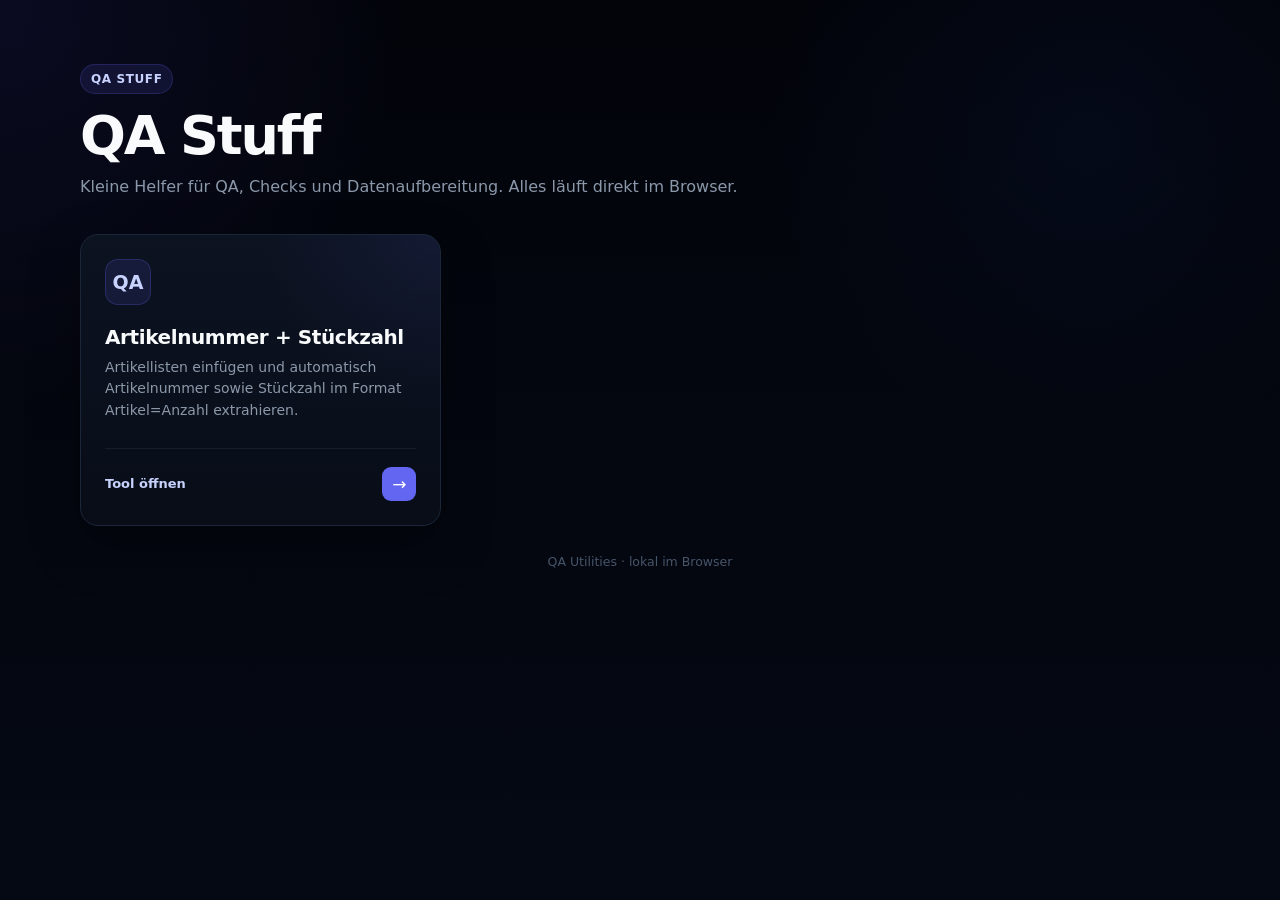
==== index.html @ 5f4e547b "Add files via upload" ====
<!DOCTYPE html>
<html lang="de">
<head>
  <meta charset="UTF-8" />
  <meta name="viewport" content="width=device-width, initial-scale=1.0" />
  <title>QA Stuff</title>
  <style>
    :root {
      --bg: #030712;
      --bg-soft: #070b14;
      --card: #0b1220;
      --card-hover: #101a2d;
      --text: #f8fafc;
      --muted: #8b98aa;
      --border: #1b2738;
      --accent: #6366f1;
      --accent-dark: #4f46e5;
      --accent-soft: rgba(99, 102, 241, .12);
    }

    * { box-sizing: border-box; }

    body {
      margin: 0;
      min-height: 100vh;
      font-family: Inter, ui-sans-serif, system-ui, -apple-system, BlinkMacSystemFont, "Segoe UI", sans-serif;
      background:
        radial-gradient(circle at top left, rgba(79, 70, 229, .10), transparent 26%),
        radial-gradient(circle at 85% 15%, rgba(30, 64, 175, .08), transparent 24%),
        linear-gradient(180deg, #02040a 0%, #050914 100%);
      color: var(--text);
    }

    .page {
      width: min(1120px, calc(100% - 32px));
      margin: 0 auto;
      padding: 64px 0 72px;
    }

    .hero { margin-bottom: 34px; }

    .eyebrow {
      display: inline-flex;
      align-items: center;
      gap: 8px;
      margin-bottom: 14px;
      padding: 7px 10px;
      border: 1px solid rgba(99, 102, 241, .22);
      border-radius: 999px;
      background: var(--accent-soft);
      color: #c7d2fe;
      font-size: 12px;
      font-weight: 800;
      letter-spacing: .05em;
      text-transform: uppercase;
    }

    h1 {
      margin: 0 0 10px;
      font-size: clamp(36px, 5vw, 54px);
      line-height: 1.04;
      letter-spacing: -.04em;
    }

    .hero p {
      max-width: 720px;
      margin: 0;
      color: var(--muted);
      font-size: 16px;
      line-height: 1.6;
    }

    .grid {
      display: grid;
      grid-template-columns: repeat(3, minmax(0, 1fr));
      gap: 18px;
    }

    .tool-card {
      position: relative;
      display: flex;
      min-height: 245px;
      flex-direction: column;
      justify-content: space-between;
      padding: 24px;
      overflow: hidden;
      border: 1px solid var(--border);
      border-radius: 18px;
      background: linear-gradient(180deg, rgba(12, 19, 33, .99), rgba(8, 13, 24, .99));
      box-shadow: 0 20px 50px rgba(0, 0, 0, .36);
      text-decoration: none;
      color: inherit;
      transition: transform .16s ease, border-color .16s ease, background .16s ease, box-shadow .16s ease;
    }

    .tool-card::before {
      content: "";
      position: absolute;
      inset: 0;
      pointer-events: none;
      background: radial-gradient(circle at top right, rgba(99, 102, 241, .16), transparent 38%);
      opacity: .55;
      transition: opacity .16s ease;
    }

    .tool-card:hover {
      transform: translateY(-4px);
      border-color: #33445f;
      background: linear-gradient(180deg, rgba(16, 26, 45, .99), rgba(10, 17, 30, .99));
      box-shadow: 0 26px 60px rgba(0, 0, 0, .46);
    }

    .tool-card:hover::before { opacity: 1; }

    .icon {
      position: relative;
      z-index: 1;
      display: grid;
      width: 46px;
      height: 46px;
      place-items: center;
      margin-bottom: 20px;
      border: 1px solid rgba(99, 102, 241, .24);
      border-radius: 13px;
      background: var(--accent-soft);
      color: #c7d2fe;
      font-size: 19px;
      font-weight: 900;
    }

    .tool-card h2 {
      position: relative;
      z-index: 1;
      margin: 0 0 8px;
      font-size: 20px;
      letter-spacing: -.02em;
    }

    .tool-card p {
      position: relative;
      z-index: 1;
      margin: 0;
      color: var(--muted);
      font-size: 14px;
      line-height: 1.55;
    }

    .card-footer {
      position: relative;
      z-index: 1;
      display: flex;
      align-items: center;
      justify-content: space-between;
      gap: 12px;
      margin-top: 26px;
      padding-top: 18px;
      border-top: 1px solid rgba(148, 163, 184, .10);
    }

    .open-label {
      color: #c7d2fe;
      font-size: 13px;
      font-weight: 800;
    }

    .arrow {
      display: grid;
      width: 34px;
      height: 34px;
      place-items: center;
      border-radius: 9px;
      background: var(--accent);
      color: #fff;
      font-size: 17px;
      transition: background .16s ease, transform .16s ease;
    }

    .tool-card:hover .arrow {
      background: var(--accent-dark);
      transform: translateX(2px);
    }

    .footer {
      margin-top: 28px;
      color: #475569;
      font-size: 12.5px;
      text-align: center;
    }

    @media (max-width: 900px) {
      .grid { grid-template-columns: 1fr; }
      .tool-card { min-height: 210px; }
    }

    @media (max-width: 600px) {
      .page {
        width: min(100% - 24px, 1120px);
        padding: 34px 0 46px;
      }
      .hero { margin-bottom: 24px; }
      .tool-card { padding: 20px; }
    }
  </style>
</head>
<body>
  <main class="page">
    <section class="hero">
      <div class="eyebrow">QA Stuff</div>
      <h1>QA Stuff</h1>
      <p>
        Kleine Helfer für QA, Checks und Datenaufbereitung. Alles läuft direkt im Browser.
      </p>
    </section>

    <section class="grid" aria-label="Verfügbare QA-Tools">
      <a class="tool-card" href="artikelnummer_stueckzahl.html">
        <div>
          <div class="icon">QA</div>
          <h2>Artikelnummer + Stückzahl</h2>
          <p>
            Artikellisten einfügen und automatisch Artikelnummer sowie Stückzahl im Format Artikel=Anzahl extrahieren.
          </p>
        </div>
        <div class="card-footer">
          <span class="open-label">Tool öffnen</span>
          <span class="arrow" aria-hidden="true">→</span>
        </div>
      </a>
    </section>

    <div class="footer">QA Utilities · lokal im Browser</div>
  </main>
</body>
</html>
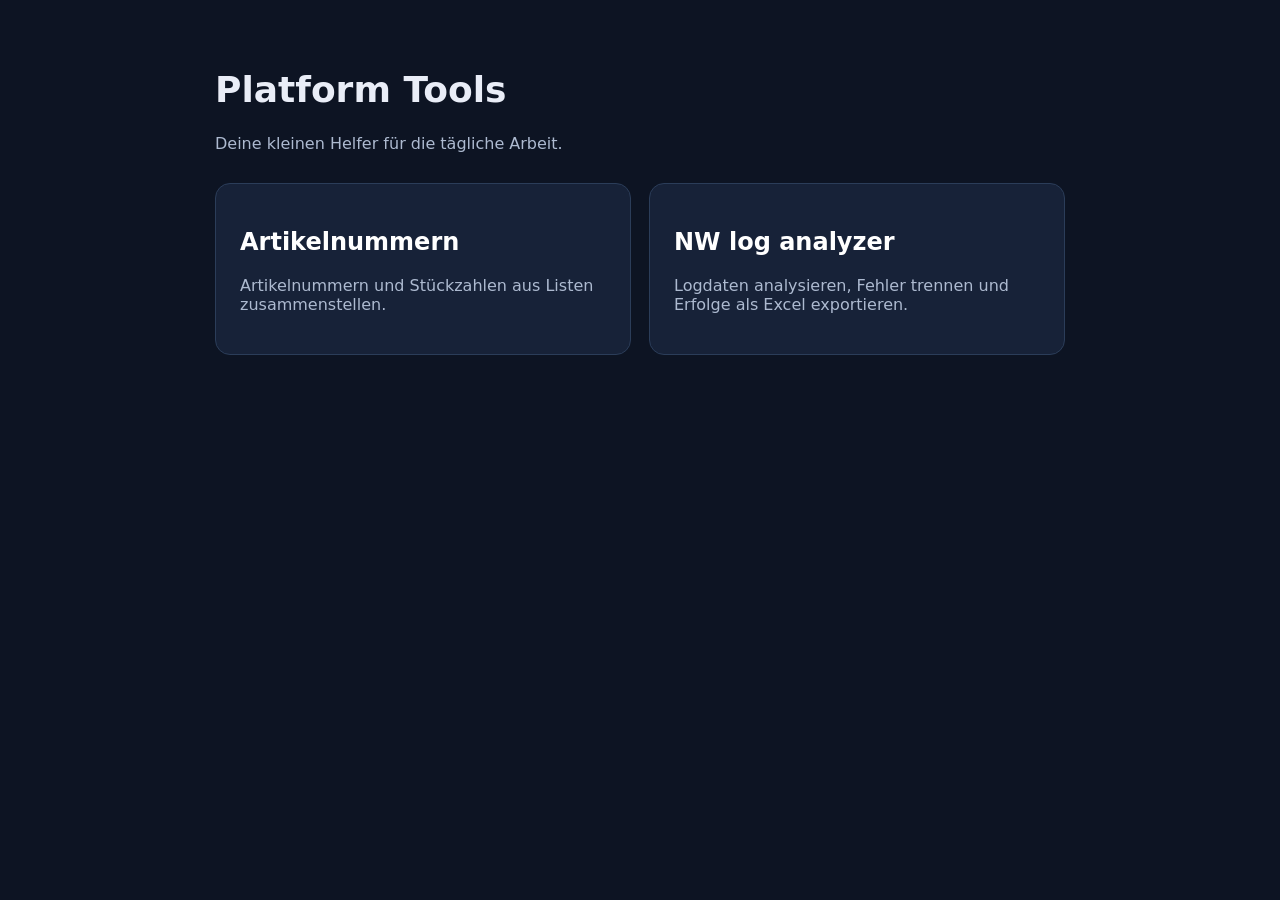
==== commit 90b5487e: "Add files via upload" ====
--- a/index.html
+++ b/index.html
@@ -1,234 +1 @@
-<!DOCTYPE html>
-<html lang="de">
-<head>
-  <meta charset="UTF-8" />
-  <meta name="viewport" content="width=device-width, initial-scale=1.0" />
-  <title>QA Stuff</title>
-  <style>
-    :root {
-      --bg: #030712;
-      --bg-soft: #070b14;
-      --card: #0b1220;
-      --card-hover: #101a2d;
-      --text: #f8fafc;
-      --muted: #8b98aa;
-      --border: #1b2738;
-      --accent: #6366f1;
-      --accent-dark: #4f46e5;
-      --accent-soft: rgba(99, 102, 241, .12);
-    }
-
-    * { box-sizing: border-box; }
-
-    body {
-      margin: 0;
-      min-height: 100vh;
-      font-family: Inter, ui-sans-serif, system-ui, -apple-system, BlinkMacSystemFont, "Segoe UI", sans-serif;
-      background:
-        radial-gradient(circle at top left, rgba(79, 70, 229, .10), transparent 26%),
-        radial-gradient(circle at 85% 15%, rgba(30, 64, 175, .08), transparent 24%),
-        linear-gradient(180deg, #02040a 0%, #050914 100%);
-      color: var(--text);
-    }
-
-    .page {
-      width: min(1120px, calc(100% - 32px));
-      margin: 0 auto;
-      padding: 64px 0 72px;
-    }
-
-    .hero { margin-bottom: 34px; }
-
-    .eyebrow {
-      display: inline-flex;
-      align-items: center;
-      gap: 8px;
-      margin-bottom: 14px;
-      padding: 7px 10px;
-      border: 1px solid rgba(99, 102, 241, .22);
-      border-radius: 999px;
-      background: var(--accent-soft);
-      color: #c7d2fe;
-      font-size: 12px;
-      font-weight: 800;
-      letter-spacing: .05em;
-      text-transform: uppercase;
-    }
-
-    h1 {
-      margin: 0 0 10px;
-      font-size: clamp(36px, 5vw, 54px);
-      line-height: 1.04;
-      letter-spacing: -.04em;
-    }
-
-    .hero p {
-      max-width: 720px;
-      margin: 0;
-      color: var(--muted);
-      font-size: 16px;
-      line-height: 1.6;
-    }
-
-    .grid {
-      display: grid;
-      grid-template-columns: repeat(3, minmax(0, 1fr));
-      gap: 18px;
-    }
-
-    .tool-card {
-      position: relative;
-      display: flex;
-      min-height: 245px;
-      flex-direction: column;
-      justify-content: space-between;
-      padding: 24px;
-      overflow: hidden;
-      border: 1px solid var(--border);
-      border-radius: 18px;
-      background: linear-gradient(180deg, rgba(12, 19, 33, .99), rgba(8, 13, 24, .99));
-      box-shadow: 0 20px 50px rgba(0, 0, 0, .36);
-      text-decoration: none;
-      color: inherit;
-      transition: transform .16s ease, border-color .16s ease, background .16s ease, box-shadow .16s ease;
-    }
-
-    .tool-card::before {
-      content: "";
-      position: absolute;
-      inset: 0;
-      pointer-events: none;
-      background: radial-gradient(circle at top right, rgba(99, 102, 241, .16), transparent 38%);
-      opacity: .55;
-      transition: opacity .16s ease;
-    }
-
-    .tool-card:hover {
-      transform: translateY(-4px);
-      border-color: #33445f;
-      background: linear-gradient(180deg, rgba(16, 26, 45, .99), rgba(10, 17, 30, .99));
-      box-shadow: 0 26px 60px rgba(0, 0, 0, .46);
-    }
-
-    .tool-card:hover::before { opacity: 1; }
-
-    .icon {
-      position: relative;
-      z-index: 1;
-      display: grid;
-      width: 46px;
-      height: 46px;
-      place-items: center;
-      margin-bottom: 20px;
-      border: 1px solid rgba(99, 102, 241, .24);
-      border-radius: 13px;
-      background: var(--accent-soft);
-      color: #c7d2fe;
-      font-size: 19px;
-      font-weight: 900;
-    }
-
-    .tool-card h2 {
-      position: relative;
-      z-index: 1;
-      margin: 0 0 8px;
-      font-size: 20px;
-      letter-spacing: -.02em;
-    }
-
-    .tool-card p {
-      position: relative;
-      z-index: 1;
-      margin: 0;
-      color: var(--muted);
-      font-size: 14px;
-      line-height: 1.55;
-    }
-
-    .card-footer {
-      position: relative;
-      z-index: 1;
-      display: flex;
-      align-items: center;
-      justify-content: space-between;
-      gap: 12px;
-      margin-top: 26px;
-      padding-top: 18px;
-      border-top: 1px solid rgba(148, 163, 184, .10);
-    }
-
-    .open-label {
-      color: #c7d2fe;
-      font-size: 13px;
-      font-weight: 800;
-    }
-
-    .arrow {
-      display: grid;
-      width: 34px;
-      height: 34px;
-      place-items: center;
-      border-radius: 9px;
-      background: var(--accent);
-      color: #fff;
-      font-size: 17px;
-      transition: background .16s ease, transform .16s ease;
-    }
-
-    .tool-card:hover .arrow {
-      background: var(--accent-dark);
-      transform: translateX(2px);
-    }
-
-    .footer {
-      margin-top: 28px;
-      color: #475569;
-      font-size: 12.5px;
-      text-align: center;
-    }
-
-    @media (max-width: 900px) {
-      .grid { grid-template-columns: 1fr; }
-      .tool-card { min-height: 210px; }
-    }
-
-    @media (max-width: 600px) {
-      .page {
-        width: min(100% - 24px, 1120px);
-        padding: 34px 0 46px;
-      }
-      .hero { margin-bottom: 24px; }
-      .tool-card { padding: 20px; }
-    }
-  </style>
-</head>
-<body>
-  <main class="page">
-    <section class="hero">
-      <div class="eyebrow">QA Stuff</div>
-      <h1>QA Stuff</h1>
-      <p>
-        Kleine Helfer für QA, Checks und Datenaufbereitung. Alles läuft direkt im Browser.
-      </p>
-    </section>
-
-    <section class="grid" aria-label="Verfügbare QA-Tools">
-      <a class="tool-card" href="artikelnummer_stueckzahl.html">
-        <div>
-          <div class="icon">QA</div>
-          <h2>Artikelnummer + Stückzahl</h2>
-          <p>
-            Artikellisten einfügen und automatisch Artikelnummer sowie Stückzahl im Format Artikel=Anzahl extrahieren.
-          </p>
-        </div>
-        <div class="card-footer">
-          <span class="open-label">Tool öffnen</span>
-          <span class="arrow" aria-hidden="true">→</span>
-        </div>
-      </a>
-    </section>
-
-    <div class="footer">QA Utilities · lokal im Browser</div>
-  </main>
-</body>
-</html>
+<!doctype html><html lang="de"><head><meta charset="utf-8"><meta name="viewport" content="width=device-width,initial-scale=1"><title>Platform Tools</title><style>body{font:16px system-ui;background:#0d1423;color:#e9edf7;margin:0;padding:45px 20px}.wrap{max-width:850px;margin:auto}h1{font-size:36px}.grid{display:grid;grid-template-columns:repeat(auto-fit,minmax(250px,1fr));gap:18px;margin-top:30px}a.card{display:block;padding:24px;background:#172238;border:1px solid #2b3d59;border-radius:15px;text-decoration:none;color:white}a.card:hover{border-color:#75a9ff}p{color:#adbad0}</style></head><body><div class="wrap"><h1>Platform Tools</h1><p>Deine kleinen Helfer für die tägliche Arbeit.</p><div class="grid"><a class="card" href="artikelnummern.html"><h2>Artikelnummern</h2><p>Artikelnummern und Stückzahlen aus Listen zusammenstellen.</p></a><a class="card" href="log-analyzer.html"><h2>NW log analyzer</h2><p>Logdaten analysieren, Fehler trennen und Erfolge als Excel exportieren.</p></a></div></div></body></html>
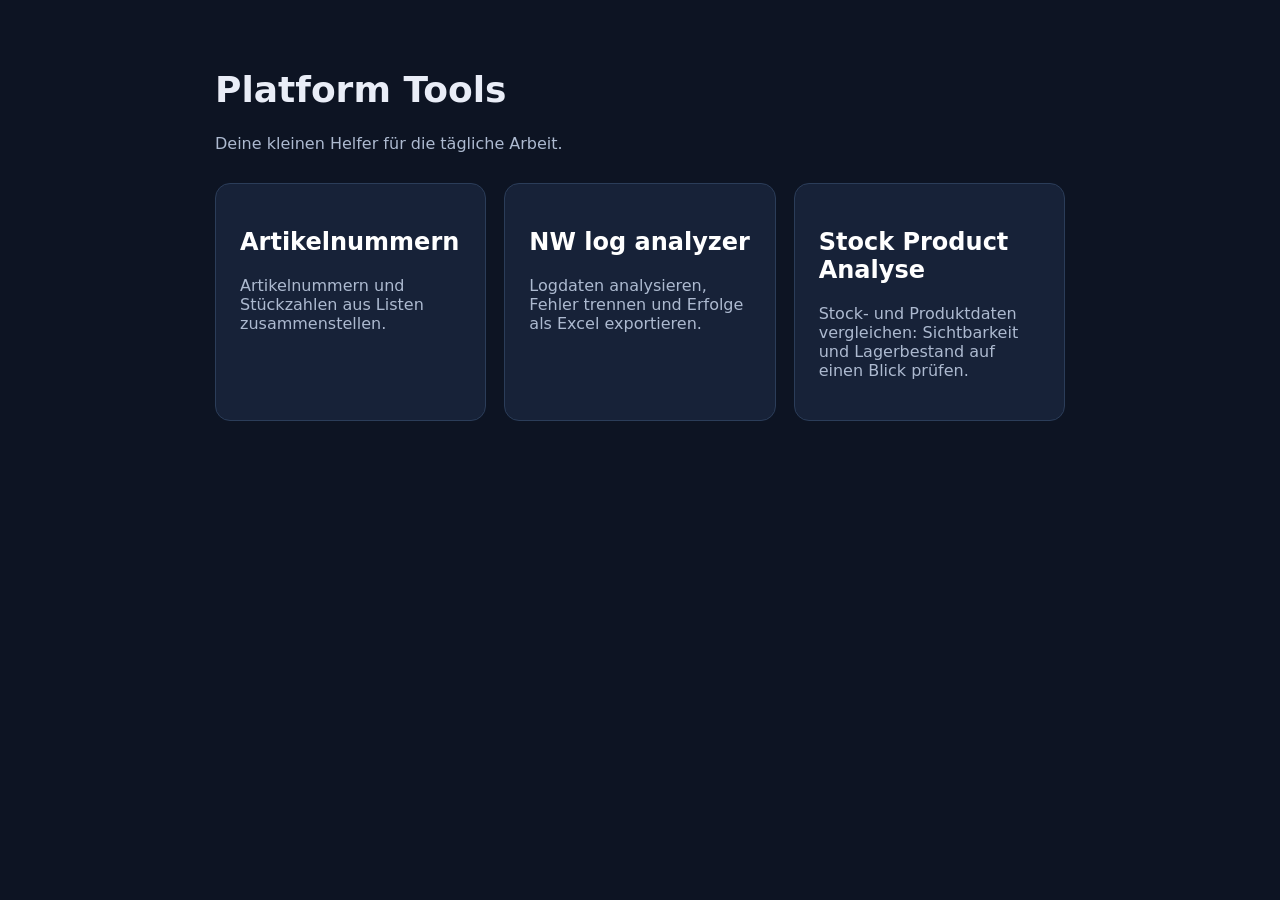
==== commit 187d4ea0: "Add files via upload" ====
--- a/index.html
+++ b/index.html
@@ -1 +1 @@
-<!doctype html><html lang="de"><head><meta charset="utf-8"><meta name="viewport" content="width=device-width,initial-scale=1"><title>Platform Tools</title><style>body{font:16px system-ui;background:#0d1423;color:#e9edf7;margin:0;padding:45px 20px}.wrap{max-width:850px;margin:auto}h1{font-size:36px}.grid{display:grid;grid-template-columns:repeat(auto-fit,minmax(250px,1fr));gap:18px;margin-top:30px}a.card{display:block;padding:24px;background:#172238;border:1px solid #2b3d59;border-radius:15px;text-decoration:none;color:white}a.card:hover{border-color:#75a9ff}p{color:#adbad0}</style></head><body><div class="wrap"><h1>Platform Tools</h1><p>Deine kleinen Helfer für die tägliche Arbeit.</p><div class="grid"><a class="card" href="artikelnummern.html"><h2>Artikelnummern</h2><p>Artikelnummern und Stückzahlen aus Listen zusammenstellen.</p></a><a class="card" href="log-analyzer.html"><h2>NW log analyzer</h2><p>Logdaten analysieren, Fehler trennen und Erfolge als Excel exportieren.</p></a></div></div></body></html>
+<!doctype html><html lang="de"><head><meta charset="utf-8"><meta name="viewport" content="width=device-width,initial-scale=1"><title>Platform Tools</title><style>body{font:16px system-ui;background:#0d1423;color:#e9edf7;margin:0;padding:45px 20px}.wrap{max-width:850px;margin:auto}h1{font-size:36px}.grid{display:grid;grid-template-columns:repeat(auto-fit,minmax(250px,1fr));gap:18px;margin-top:30px}a.card{display:block;padding:24px;background:#172238;border:1px solid #2b3d59;border-radius:15px;text-decoration:none;color:white}a.card:hover{border-color:#75a9ff}p{color:#adbad0}</style></head><body><div class="wrap"><h1>Platform Tools</h1><p>Deine kleinen Helfer für die tägliche Arbeit.</p><div class="grid"><a class="card" href="artikelnummern.html"><h2>Artikelnummern</h2><p>Artikelnummern und Stückzahlen aus Listen zusammenstellen.</p></a><a class="card" href="log-analyzer.html"><h2>NW log analyzer</h2><p>Logdaten analysieren, Fehler trennen und Erfolge als Excel exportieren.</p></a><a class="card" href="stock_product_analyse.html"><h2>Stock Product Analyse</h2><p>Stock- und Produktdaten vergleichen: Sichtbarkeit und Lagerbestand auf einen Blick prüfen.</p></a></div></div></body></html>
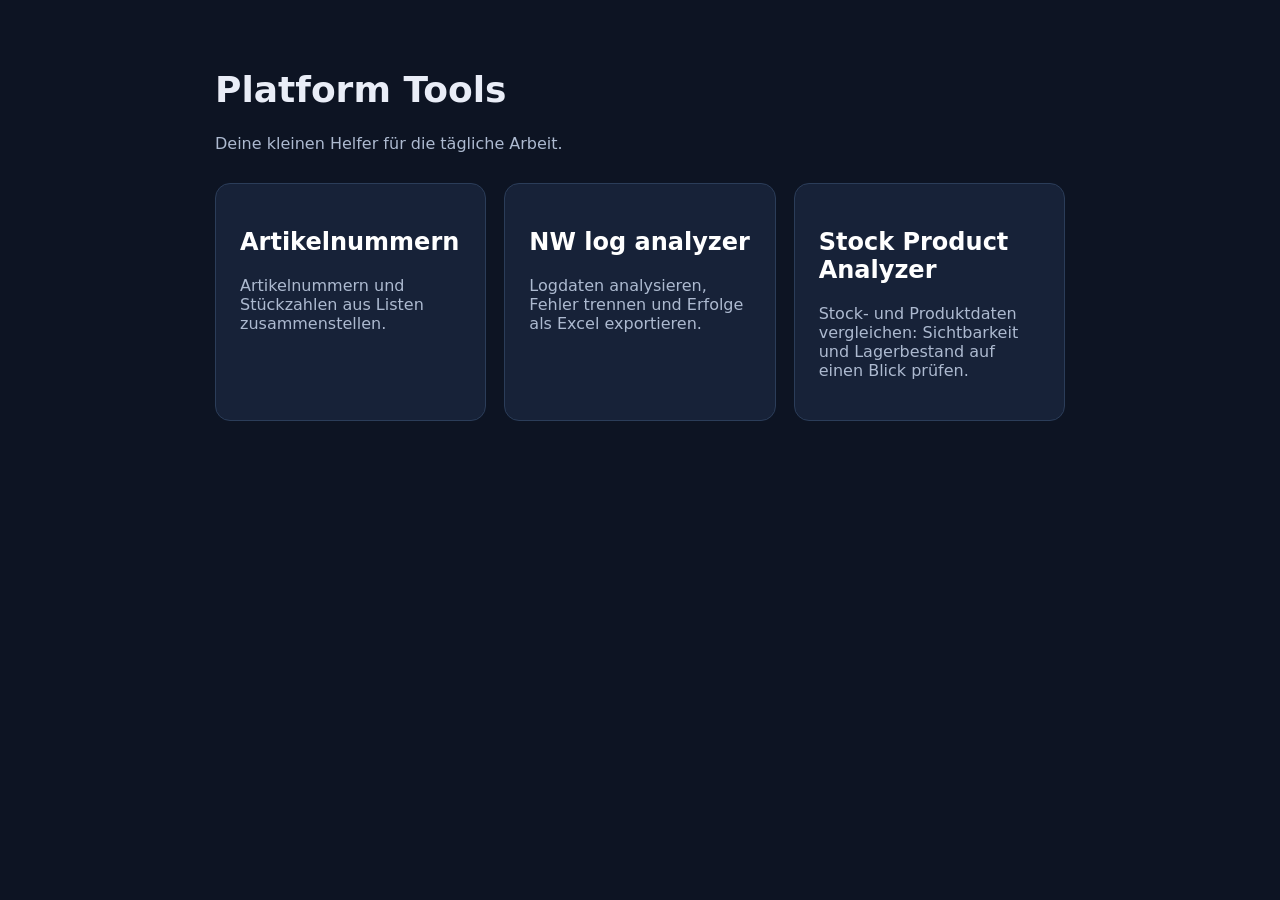
==== commit 632bc20f: "Add files via upload" ====
--- a/index.html
+++ b/index.html
@@ -1 +1 @@
-<!doctype html><html lang="de"><head><meta charset="utf-8"><meta name="viewport" content="width=device-width,initial-scale=1"><title>Platform Tools</title><style>body{font:16px system-ui;background:#0d1423;color:#e9edf7;margin:0;padding:45px 20px}.wrap{max-width:850px;margin:auto}h1{font-size:36px}.grid{display:grid;grid-template-columns:repeat(auto-fit,minmax(250px,1fr));gap:18px;margin-top:30px}a.card{display:block;padding:24px;background:#172238;border:1px solid #2b3d59;border-radius:15px;text-decoration:none;color:white}a.card:hover{border-color:#75a9ff}p{color:#adbad0}</style></head><body><div class="wrap"><h1>Platform Tools</h1><p>Deine kleinen Helfer für die tägliche Arbeit.</p><div class="grid"><a class="card" href="artikelnummern.html"><h2>Artikelnummern</h2><p>Artikelnummern und Stückzahlen aus Listen zusammenstellen.</p></a><a class="card" href="log-analyzer.html"><h2>NW log analyzer</h2><p>Logdaten analysieren, Fehler trennen und Erfolge als Excel exportieren.</p></a><a class="card" href="stock_product_analyse.html"><h2>Stock Product Analyse</h2><p>Stock- und Produktdaten vergleichen: Sichtbarkeit und Lagerbestand auf einen Blick prüfen.</p></a></div></div></body></html>
+<!doctype html><html lang="de"><head><meta charset="utf-8"><meta name="viewport" content="width=device-width,initial-scale=1"><title>Platform Tools</title><style>body{font:16px system-ui;background:#0d1423;color:#e9edf7;margin:0;padding:45px 20px}.wrap{max-width:850px;margin:auto}h1{font-size:36px}.grid{display:grid;grid-template-columns:repeat(auto-fit,minmax(250px,1fr));gap:18px;margin-top:30px}a.card{display:block;padding:24px;background:#172238;border:1px solid #2b3d59;border-radius:15px;text-decoration:none;color:white}a.card:hover{border-color:#75a9ff}p{color:#adbad0}</style></head><body><div class="wrap"><h1>Platform Tools</h1><p>Deine kleinen Helfer für die tägliche Arbeit.</p><div class="grid"><a class="card" href="artikelnummern.html"><h2>Artikelnummern</h2><p>Artikelnummern und Stückzahlen aus Listen zusammenstellen.</p></a><a class="card" href="log-analyzer.html"><h2>NW log analyzer</h2><p>Logdaten analysieren, Fehler trennen und Erfolge als Excel exportieren.</p></a><a class="card" href="stock_product_analyzer.html"><h2>Stock Product Analyzer</h2><p>Stock- und Produktdaten vergleichen: Sichtbarkeit und Lagerbestand auf einen Blick prüfen.</p></a></div></div></body></html>
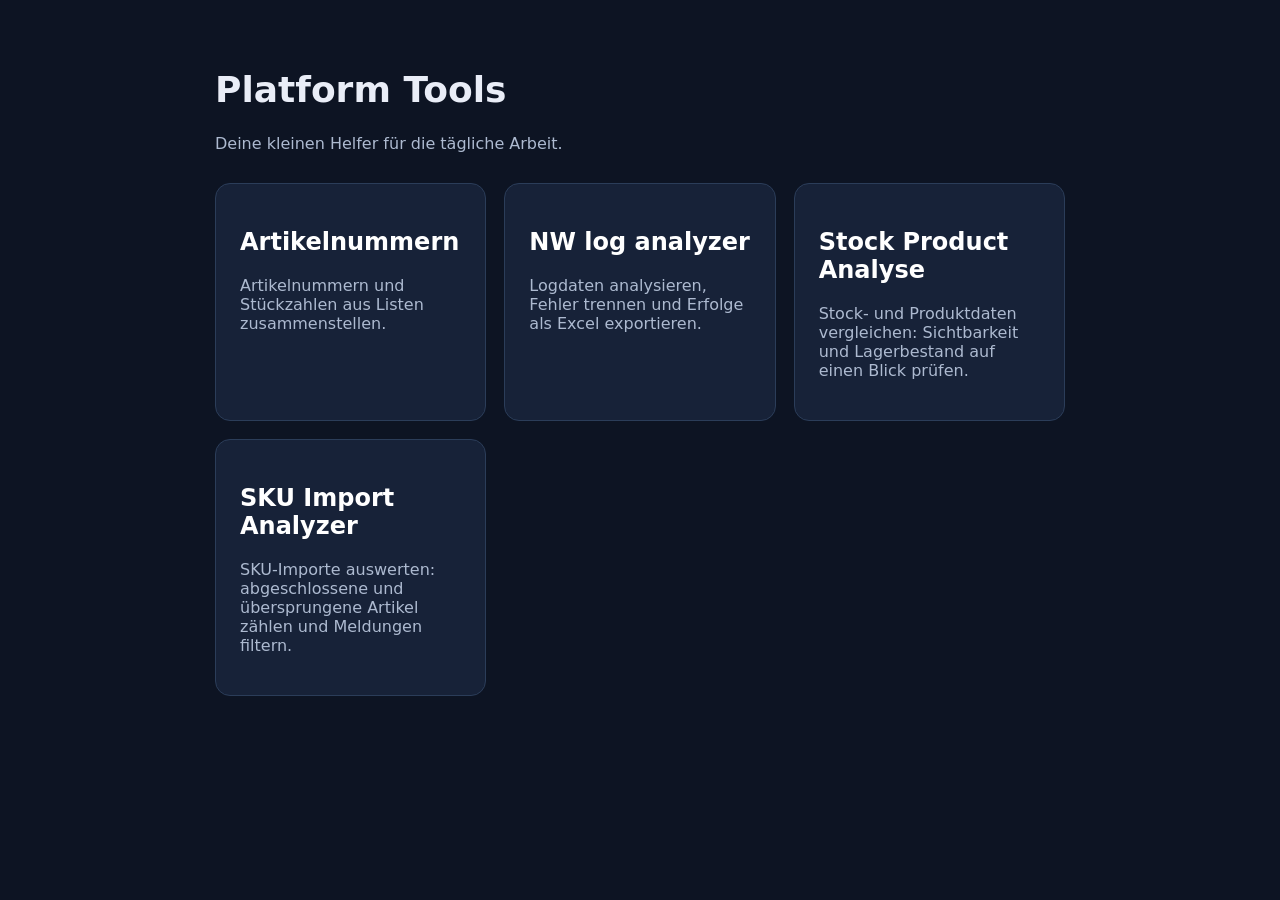
==== commit 31a157a8: "Add files via upload" ====
--- a/index.html
+++ b/index.html
@@ -1 +1 @@
-<!doctype html><html lang="de"><head><meta charset="utf-8"><meta name="viewport" content="width=device-width,initial-scale=1"><title>Platform Tools</title><style>body{font:16px system-ui;background:#0d1423;color:#e9edf7;margin:0;padding:45px 20px}.wrap{max-width:850px;margin:auto}h1{font-size:36px}.grid{display:grid;grid-template-columns:repeat(auto-fit,minmax(250px,1fr));gap:18px;margin-top:30px}a.card{display:block;padding:24px;background:#172238;border:1px solid #2b3d59;border-radius:15px;text-decoration:none;color:white}a.card:hover{border-color:#75a9ff}p{color:#adbad0}</style></head><body><div class="wrap"><h1>Platform Tools</h1><p>Deine kleinen Helfer für die tägliche Arbeit.</p><div class="grid"><a class="card" href="artikelnummern.html"><h2>Artikelnummern</h2><p>Artikelnummern und Stückzahlen aus Listen zusammenstellen.</p></a><a class="card" href="log-analyzer.html"><h2>NW log analyzer</h2><p>Logdaten analysieren, Fehler trennen und Erfolge als Excel exportieren.</p></a><a class="card" href="stock_product_analyzer.html"><h2>Stock Product Analyzer</h2><p>Stock- und Produktdaten vergleichen: Sichtbarkeit und Lagerbestand auf einen Blick prüfen.</p></a></div></div></body></html>
+<!doctype html><html lang="de"><head><meta charset="utf-8"><meta name="viewport" content="width=device-width,initial-scale=1"><title>Platform Tools</title><style>body{font:16px system-ui;background:#0d1423;color:#e9edf7;margin:0;padding:45px 20px}.wrap{max-width:850px;margin:auto}h1{font-size:36px}.grid{display:grid;grid-template-columns:repeat(auto-fit,minmax(250px,1fr));gap:18px;margin-top:30px}a.card{display:block;padding:24px;background:#172238;border:1px solid #2b3d59;border-radius:15px;text-decoration:none;color:white}a.card:hover{border-color:#75a9ff}p{color:#adbad0}</style></head><body><div class="wrap"><h1>Platform Tools</h1><p>Deine kleinen Helfer für die tägliche Arbeit.</p><div class="grid"><a class="card" href="artikelnummern.html"><h2>Artikelnummern</h2><p>Artikelnummern und Stückzahlen aus Listen zusammenstellen.</p></a><a class="card" href="log-analyzer.html"><h2>NW log analyzer</h2><p>Logdaten analysieren, Fehler trennen und Erfolge als Excel exportieren.</p></a><a class="card" href="stock_product_analyse.html"><h2>Stock Product Analyse</h2><p>Stock- und Produktdaten vergleichen: Sichtbarkeit und Lagerbestand auf einen Blick prüfen.</p></a><a class="card" href="sku_import_analyzer.html"><h2>SKU Import Analyzer</h2><p>SKU-Importe auswerten: abgeschlossene und übersprungene Artikel zählen und Meldungen filtern.</p></a></div></div></body></html>
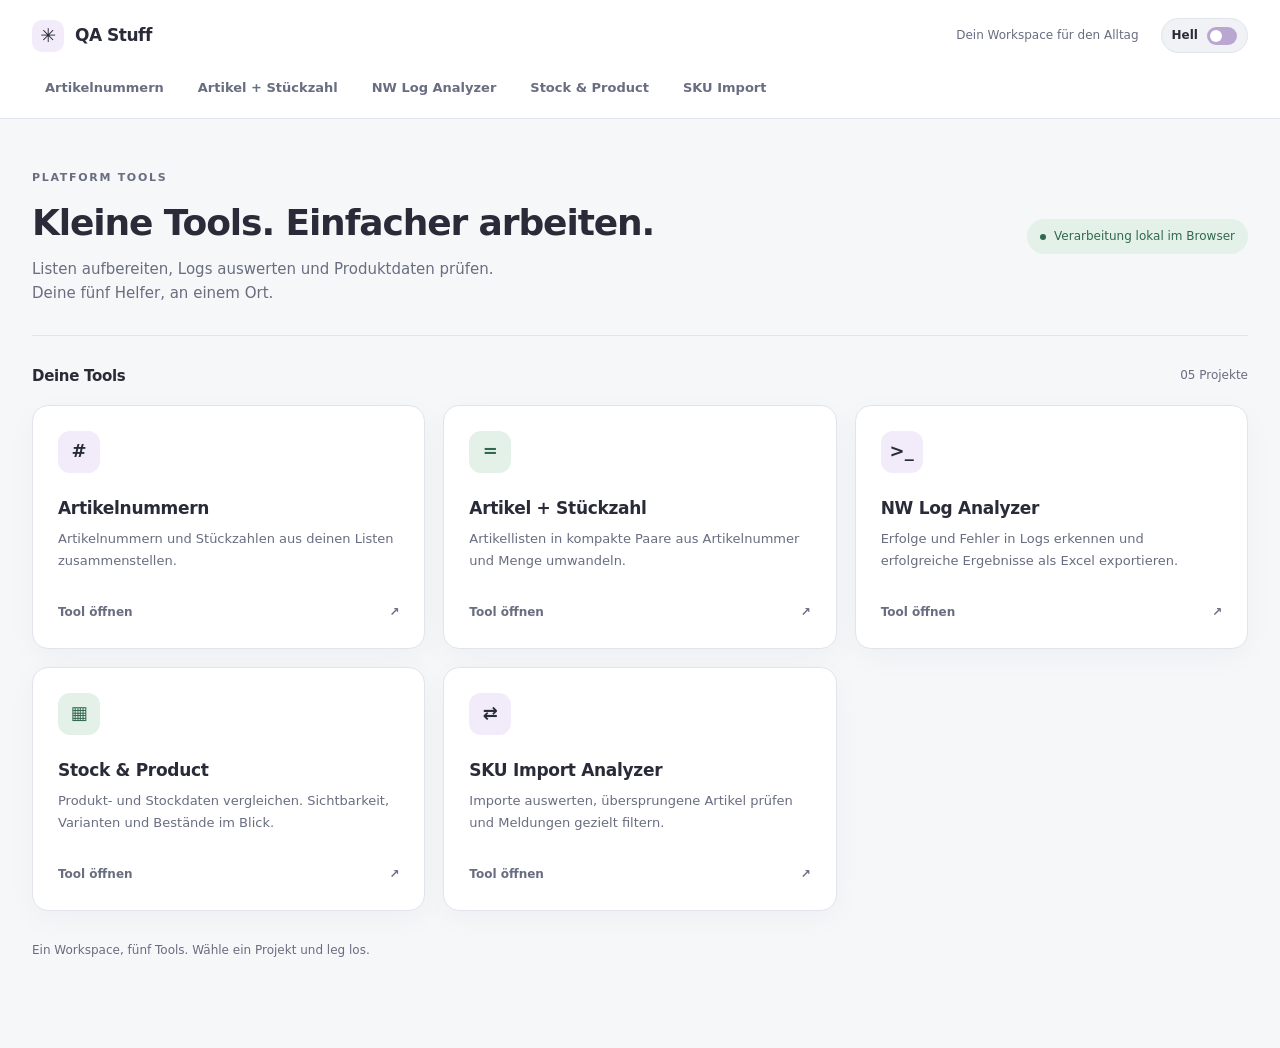
==== commit 7769b31c: "Design change" ====
--- a/index.html
+++ b/index.html
@@ -1 +1,27 @@
-<!doctype html><html lang="de"><head><meta charset="utf-8"><meta name="viewport" content="width=device-width,initial-scale=1"><title>Platform Tools</title><style>body{font:16px system-ui;background:#0d1423;color:#e9edf7;margin:0;padding:45px 20px}.wrap{max-width:850px;margin:auto}h1{font-size:36px}.grid{display:grid;grid-template-columns:repeat(auto-fit,minmax(250px,1fr));gap:18px;margin-top:30px}a.card{display:block;padding:24px;background:#172238;border:1px solid #2b3d59;border-radius:15px;text-decoration:none;color:white}a.card:hover{border-color:#75a9ff}p{color:#adbad0}</style></head><body><div class="wrap"><h1>Platform Tools</h1><p>Deine kleinen Helfer für die tägliche Arbeit.</p><div class="grid"><a class="card" href="artikelnummern.html"><h2>Artikelnummern</h2><p>Artikelnummern und Stückzahlen aus Listen zusammenstellen.</p></a><a class="card" href="log-analyzer.html"><h2>NW log analyzer</h2><p>Logdaten analysieren, Fehler trennen und Erfolge als Excel exportieren.</p></a><a class="card" href="stock_product_analyse.html"><h2>Stock Product Analyse</h2><p>Stock- und Produktdaten vergleichen: Sichtbarkeit und Lagerbestand auf einen Blick prüfen.</p></a><a class="card" href="sku_import_analyzer.html"><h2>SKU Import Analyzer</h2><p>SKU-Importe auswerten: abgeschlossene und übersprungene Artikel zählen und Meldungen filtern.</p></a></div></div></body></html>
+<!doctype html>
+<html lang="de">
+<head>
+  <meta charset="utf-8">
+  <meta name="viewport" content="width=device-width,initial-scale=1">
+  <title>QA Stuff · Übersicht</title>
+  <script src="ui.js"></script>
+  <link rel="stylesheet" href="ui.css">
+</head>
+<body>
+  <main>
+    <section class="home-intro">
+      <div><span class="eyebrow">Platform Tools</span><h1>Kleine Tools. Einfacher arbeiten.</h1><p>Listen aufbereiten, Logs auswerten und Produktdaten prüfen.<br>Deine fünf Helfer, an einem Ort.</p></div>
+      <span class="local-note"><span class="local-dot" aria-hidden="true"></span>Verarbeitung lokal im Browser</span>
+    </section>
+    <div class="section-title"><h2>Deine Tools</h2><span>05 Projekte</span></div>
+    <div class="tool-grid">
+      <a class="card tool-card" href="artikelnummern.html"><span class="tool-icon" aria-hidden="true">#</span><h2>Artikelnummern</h2><p>Artikelnummern und Stückzahlen aus deinen Listen zusammenstellen.</p><span class="card-link">Tool öffnen <span aria-hidden="true">↗</span></span></a>
+      <a class="card tool-card" href="artikelnummer_stueckzahl.html"><span class="tool-icon" aria-hidden="true">=</span><h2>Artikel + Stückzahl</h2><p>Artikellisten in kompakte Paare aus Artikelnummer und Menge umwandeln.</p><span class="card-link">Tool öffnen <span aria-hidden="true">↗</span></span></a>
+      <a class="card tool-card" href="log-analyzer.html"><span class="tool-icon" aria-hidden="true">&gt;_</span><h2>NW Log Analyzer</h2><p>Erfolge und Fehler in Logs erkennen und erfolgreiche Ergebnisse als Excel exportieren.</p><span class="card-link">Tool öffnen <span aria-hidden="true">↗</span></span></a>
+      <a class="card tool-card" href="stock_product_analyzer.html"><span class="tool-icon" aria-hidden="true">▦</span><h2>Stock & Product</h2><p>Produkt- und Stockdaten vergleichen. Sichtbarkeit, Varianten und Bestände im Blick.</p><span class="card-link">Tool öffnen <span aria-hidden="true">↗</span></span></a>
+      <a class="card tool-card" href="sku_import_analyzer.html"><span class="tool-icon" aria-hidden="true">⇄</span><h2>SKU Import Analyzer</h2><p>Importe auswerten, übersprungene Artikel prüfen und Meldungen gezielt filtern.</p><span class="card-link">Tool öffnen <span aria-hidden="true">↗</span></span></a>
+    </div>
+    <p class="home-footer">Ein Workspace, fünf Tools. Wähle ein Projekt und leg los.</p>
+  </main>
+</body>
+</html>
--- a/ui.css
+++ b/ui.css
@@ -0,0 +1,145 @@
+:root {
+  color-scheme: light;
+  --bg: #f6f7f9; --panel: #fff; --panel-soft: #f0f2f6; --field: #fafbfc;
+  --text: #292b38; --muted: #686d80; --border: #e1e4ec; --border-strong: #b9a7d2;
+  --accent: #e6ddf6; --accent-hover: #d9cbed; --accent-text: #584277; --accent-soft: #f1ebfa;
+  --success: #32684d; --success-soft: #e3f1e8; --warning: #815e29; --warning-soft: #faf0db;
+  --danger: #a1455b; --danger-soft: #fae8ed; --shadow: 0 8px 30px rgba(38,31,57,.035);
+  font-family: "Segoe UI", Inter, system-ui, sans-serif; background: var(--bg); color: var(--text);
+}
+:root[data-theme="dark"] {
+  color-scheme: dark;
+  --bg: #17191f; --panel: #20232b; --panel-soft: #282c36; --field: #1b1e25;
+  --text: #edeef4; --muted: #a5aabc; --border: #343844; --border-strong: #827198;
+  --accent: #c9b6e6; --accent-hover: #dac9f1; --accent-text: #30203f; --accent-soft: #342d43;
+  --success: #abd7bd; --success-soft: #293d34; --warning: #e4c78e; --warning-soft: #403929;
+  --danger: #edacbb; --danger-soft: #422e38; --shadow: 0 8px 30px rgba(0,0,0,.08);
+}
+* { box-sizing: border-box; }
+body { margin: 0; min-height: 100vh; background: var(--bg); color: var(--text); font: 14px/1.6 "Segoe UI", Inter, system-ui, sans-serif; }
+a { color: var(--text); text-underline-offset: 4px; }
+button, input, textarea, select { font: inherit; }
+:focus-visible { outline: 3px solid var(--border-strong); outline-offset: 3px; }
+.site-header { background: var(--panel); border-bottom: 1px solid var(--border); }
+.header-inner { max-width: 1500px; margin: auto; padding: 18px 32px 0; }
+.header-top { display: flex; align-items: center; justify-content: space-between; gap: 16px; padding-bottom: 17px; }
+.brand { display: inline-flex; align-items: center; gap: 11px; text-decoration: none; font-size: 17px; font-weight: 750; letter-spacing: -.5px; }
+.brand-mark { display: grid; place-items: center; width: 32px; height: 32px; background: var(--accent-soft); border-radius: 10px; font-size: 19px; }
+.header-tools { display: flex; align-items: center; gap: 22px; }
+.workspace-label { color: var(--muted); font-size: 12px; }
+.project-nav { display: flex; gap: 8px; overflow-x: auto; padding-bottom: 11px; scrollbar-width: thin; }
+.project-nav a { flex: 0 0 auto; padding: 8px 13px; border-radius: 8px; color: var(--muted); text-decoration: none; font-size: 13px; font-weight: 600; }
+.project-nav a:hover { background: var(--panel-soft); color: var(--text); }
+.project-nav a[aria-current="page"] { background: var(--accent-soft); color: var(--text); }
+button.theme-toggle { display: inline-flex; align-items: center; gap: 9px; margin: 0; padding: 7px 10px; background: var(--panel-soft); color: var(--text); border: 1px solid var(--border); border-radius: 999px; font-size: 12px; }
+.switch-track { display: flex; align-items: center; width: 30px; height: 18px; padding: 3px; border-radius: 20px; background: var(--border-strong); }
+.switch-thumb { width: 12px; height: 12px; border-radius: 50%; background: var(--panel); transition: transform .18s ease; }
+[data-theme="dark"] .switch-thumb { transform: translateX(12px); }
+.wrap, main { width: min(100% - 64px,1380px); margin: auto; padding: 40px 0 64px; }
+.article-page .wrap { max-width: 1180px; }
+h1 { margin: 0 0 10px; font-size: clamp(26px,3vw,36px); font-weight: 700; line-height: 1.25; letter-spacing: -1.1px; }
+h2 { font-size: 17px; line-height: 1.4; letter-spacing: -.3px; margin: 0 0 16px; font-weight: 650; }
+p { color: var(--muted); margin: 0 0 24px; }
+.intro { max-width: 800px; line-height: 1.7; margin-bottom: 28px; }
+.eyebrow { display: block; margin-bottom: 13px; color: var(--muted); font-size: 11px; letter-spacing: 1.7px; font-weight: 700; text-transform: uppercase; }
+.panel, .card { min-width: 0; background: var(--panel); border: 1px solid var(--border); border-radius: 16px; padding: 24px; box-shadow: var(--shadow); }
+.panel { margin-bottom: 20px; }
+.topbar, .back-link, .wrap > a[href="index.html"] { display: none; }
+.grid, .input-grid, .inputs { display: grid; grid-template-columns: minmax(0,1fr) minmax(0,1fr); gap: 22px; }
+.inputs { margin: 26px 0 0; }
+.input-grid { margin-top: 26px; }
+.input-grid .card { margin: 0 0 22px; }
+.input-grid textarea { min-height: 320px; }
+.input-grid .scroll { max-height: 390px; }
+.pane { min-width: 0; padding: 20px; background: var(--field); border: 1px solid var(--border); border-radius: 12px; }
+label { font-size: 13px; font-weight: 600; }
+.pane > label, .panel > label:not(.upload) { display: block; margin-bottom: 10px; }
+textarea { width: 100%; min-height: 140px; margin-top: 12px; background: var(--field); color: var(--text); border: 1px solid var(--border); border-radius: 10px; padding: 15px; resize: vertical; font: 13px/1.7 Consolas, ui-monospace, monospace; }
+.pane textarea { min-height: 270px; margin-top: 0; background: var(--panel); }
+textarea::placeholder, input::placeholder { color: var(--muted); opacity: .8; }
+textarea:focus, input:focus, select:focus { border-color: var(--border-strong); outline: 2px solid var(--accent-soft); outline-offset: 1px; }
+button, select, input[type="search"] { border: 1px solid var(--border); border-radius: 9px; background: var(--panel); color: var(--text); padding: 10px 14px; font-size: 13px; }
+button { cursor: pointer; font-weight: 600; transition: background .15s ease, border-color .15s ease; }
+button:hover { background: var(--panel-soft); border-color: var(--border-strong); }
+button.primary, #analyze, .buttons .primary, #export { background: var(--accent); border-color: transparent; color: var(--accent-text); }
+button.primary:hover, #analyze:hover, .buttons .primary:hover, #export:hover { background: var(--accent-hover); }
+button.secondary { background: var(--panel-soft); color: var(--text); }
+button:disabled { opacity: .45; cursor: not-allowed; }
+.buttons, .actions, .toolbar { display: flex; align-items: center; gap: 10px; flex-wrap: wrap; margin-top: 14px; }
+.toolbar { margin: 20px 0; }
+.input-grid button { margin: 12px 8px 0 0; }
+.hint, .muted, .foot, .legend-item span, .stat small, .card small { color: var(--muted); font-size: 12px; }
+.pane .hint { background: var(--panel); border: 1px solid var(--border); border-radius: 10px; padding: 12px; margin-top: 16px; }
+code { color: var(--text); }
+.success, .green { color: var(--success); }
+.success { min-height: 22px; margin-top: 12px; font-weight: 600; }
+.yellow { color: var(--warning); }
+.error { color: var(--danger); }
+.stats { display: grid; grid-template-columns: repeat(4,minmax(0,1fr)); gap: 14px; margin: 0 0 24px; }
+.stat { border: 1px solid var(--border); border-radius: 12px; padding: 18px 22px; background: var(--panel); }
+.stat strong, .stat b, .cards strong { display: block; font-size: 29px; font-weight: 650; line-height: 1.4; letter-spacing: -1px; }
+.stat b { margin-top: 6px; }
+.stat:has(.green), .stat:has(#countGood) { background: var(--success-soft); }
+.stat:has(.yellow) { background: var(--warning-soft); }
+.cards { display: grid; grid-template-columns: repeat(3,minmax(0,1fr)); gap: 12px; margin: 20px 0; }
+.cards .card { cursor: pointer; padding: 17px; box-shadow: none; }
+.cards .card.active { background: var(--accent-soft); border-color: var(--border-strong); }
+.upload { border: 1px dashed var(--border-strong); border-radius: 12px; padding: 28px; text-align: center; cursor: pointer; display: block; background: var(--field); line-height: 1.9; }
+.upload:hover { background: var(--accent-soft); }
+.upload input[type="file"] { display: none; }
+input[type="file"] { max-width: 100%; width: 100%; color: var(--muted); font-size: 13px; }
+input::file-selector-button { border: 1px solid var(--border); border-radius: 7px; background: var(--panel-soft); color: var(--text); padding: 9px 12px; margin-right: 12px; cursor: pointer; }
+.filters { display: flex; gap: 12px; flex-wrap: wrap; margin: 0 0 16px; }
+.filters > div { flex: 1 1 210px; min-width: 0; }
+.filters label { display: block; margin-bottom: 6px; color: var(--muted); font-size: 12px; }
+.filters > input { flex: 1 1 210px; min-width: 0; }
+.filters > div input, .filters > div select { width: 100%; }
+.reasons { display: flex; gap: 9px; flex-wrap: wrap; margin-top: 12px; }
+.chip { padding: 7px 11px; border-radius: 20px; font-size: 12px; background: var(--panel-soft); text-align: left; overflow-wrap: anywhere; }
+.chip.active { background: var(--accent-soft); border-color: var(--border-strong); }
+.tablewrap, .tablebox { overflow: auto; border: 1px solid var(--border); border-radius: 12px; }
+.tablebox { max-height: 68vh; }
+.scroll { overflow: auto; }
+table { width: 100%; border-collapse: collapse; font-size: 13px; }
+th, td { padding: 13px 15px; text-align: left; border-bottom: 1px solid var(--border); vertical-align: top; }
+th { background: var(--panel-soft); color: var(--muted); font-size: 11px; font-weight: 650; position: sticky; top: 0; z-index: 1; }
+td { overflow-wrap: anywhere; }
+tbody tr:last-child td { border-bottom: 0; }
+tbody tr:hover { background: var(--field); }
+.badge, .tag { display: inline-block; border-radius: 6px; padding: 4px 8px; font-size: 11px; font-weight: 600; background: var(--warning-soft); color: var(--warning); }
+.yes, .ok, .tag:not(.bad) { background: var(--success-soft); color: var(--success); }
+.no, .bad { background: var(--danger-soft); color: var(--danger); }
+.warn { background: var(--warning-soft); color: var(--warning); }
+.info { background: var(--accent-soft); color: var(--text); }
+.details { display: none; background: var(--field); }
+.details.show { display: table-row; }
+.nested { margin-top: 10px; }
+.nested th { position: static; }
+.legend { margin: 18px 0 22px; }
+.legend-grid { display: grid; grid-template-columns: repeat(2,minmax(0,1fr)); gap: 12px; }
+.legend-item { border: 1px solid var(--border); background: var(--field); border-radius: 10px; padding: 14px; }
+.legend-item strong { display: block; margin-bottom: 5px; font-size: 13px; }
+.footer { display: flex; justify-content: space-between; align-items: center; gap: 12px; flex-wrap: wrap; margin-top: 14px; }
+.empty { padding: 32px; text-align: center; color: var(--muted); }
+#notice { margin: 10px 0; }
+.foot { margin-top: 18px; }
+.home-intro { display: flex; justify-content: space-between; align-items: center; gap: 24px; padding: 10px 0 30px; border-bottom: 1px solid var(--border); }
+.home-intro p { margin: 12px 0 0; max-width: 570px; font-size: 15px; }
+.local-note { flex-shrink: 0; display: inline-flex; align-items: center; gap: 8px; color: var(--success); background: var(--success-soft); padding: 8px 13px; border-radius: 999px; font-size: 12px; }
+.local-dot { width: 6px; height: 6px; background: currentColor; border-radius: 50%; }
+.section-title { display: flex; justify-content: space-between; align-items: center; margin: 30px 0 18px; }
+.section-title h2 { margin: 0; font-size: 15px; }
+.section-title span { font-size: 12px; color: var(--muted); }
+.tool-grid { display: grid; grid-template-columns: repeat(3,minmax(0,1fr)); gap: 18px; }
+a.tool-card { display: flex; flex-direction: column; min-height: 244px; padding: 25px; text-decoration: none; transition: border-color .18s ease, transform .18s ease; }
+a.tool-card:hover { border-color: var(--border-strong); transform: translateY(-3px); }
+.tool-icon { width: 42px; height: 42px; display: grid; place-items: center; border-radius: 12px; background: var(--accent-soft); font-size: 18px; font-weight: 650; margin-bottom: 24px; }
+.tool-card:nth-child(even) .tool-icon { background: var(--success-soft); color: var(--success); }
+.tool-card h2 { margin-bottom: 8px; }
+.tool-card p { margin: 0 0 24px; font-size: 13px; line-height: 1.7; }
+.card-link { margin-top: auto; display: flex; justify-content: space-between; font-size: 12px; color: var(--muted); font-weight: 600; }
+.home-footer { margin-top: 30px; color: var(--muted); font-size: 12px; }
+@media (max-width:1000px) { .tool-grid { grid-template-columns: repeat(2,minmax(0,1fr)); } }
+@media (max-width:800px) { .grid, .inputs, .input-grid { grid-template-columns: 1fr; } .stats, .cards { grid-template-columns: repeat(2,minmax(0,1fr)); } .legend-grid { grid-template-columns: 1fr; } .home-intro { flex-direction: column; align-items: flex-start; } .workspace-label { display: none; } }
+@media (max-width:540px) { .wrap, main { width: calc(100% - 32px); padding: 28px 0 40px; } .header-inner { padding: 14px 16px 0; } .panel, .card { padding: 18px; } .pane { padding: 14px; } .tool-grid { grid-template-columns: 1fr; } .stat { padding: 14px; } .filters > select { max-width: 100%; } }
+@media (prefers-reduced-motion:reduce) { *, *::before, *::after { transition: none !important; } }
